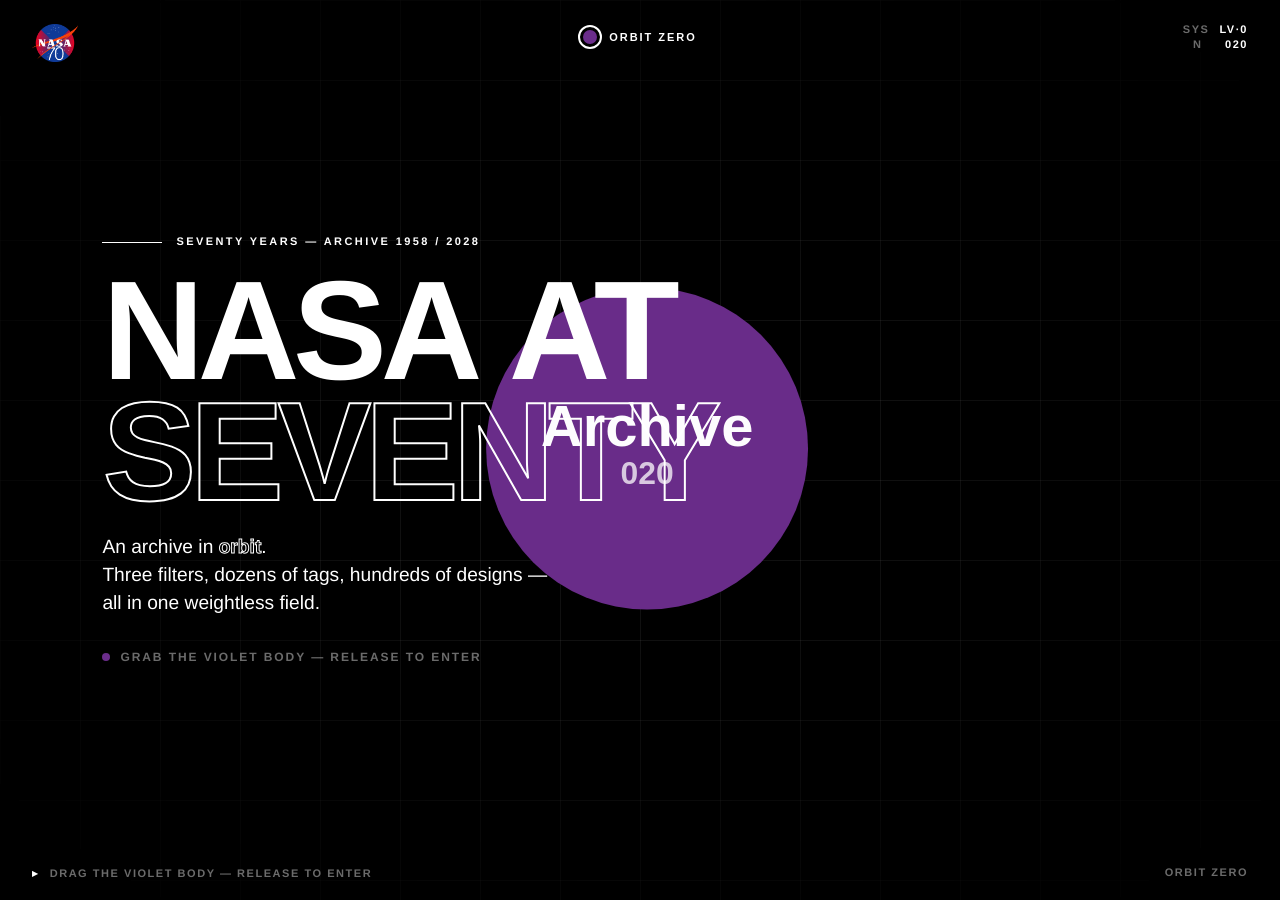
==== NASA_70/files/index.html @ 5f2cb119 "20.05" ====
<!DOCTYPE html>
<html lang="it">
<head>
  <meta charset="UTF-8" />
  <meta name="viewport" content="width=device-width, initial-scale=1.0, maximum-scale=1.0, user-scalable=no" />
  <meta name="theme-color" content="#000000" />
  <title>NASA at 70 — Gravitas</title>
  <link rel="stylesheet" href="style.css" />
</head>
<body>

  <!-- ─── Background atmosphere ───────────────────────────── -->
  <div class="bg-grid" aria-hidden="true"></div>
  <div class="bg-grain" aria-hidden="true"></div>

  <!-- ─── Physics canvas ──────────────────────────────────── -->
  <canvas id="stage" aria-label="Interactive archive map"></canvas>

  <!-- ─── HUD: top bar ────────────────────────────────────── -->
  <header class="hud-top">
    <div class="hud-mark">
      <img src="logo/logo.png" alt="Gravitas" class="hud-logo" />
    </div>

    <!-- Breadcrumb trail of mini-spheres -->
    <nav id="trail" class="hud-trail" aria-label="Navigation trail"></nav>

    <div class="hud-meta">
      <span class="meta-row"><span class="meta-k">SYS</span><span class="meta-v" id="metaLevel">— · —</span></span>
      <span class="meta-row"><span class="meta-k">N</span><span class="meta-v" id="metaCount">000</span></span>
    </div>
  </header>

  <!-- ─── HUD: bottom legend ──────────────────────────────── -->
  <footer class="hud-bot">
    <span class="hud-hint" id="hudHint">drag · collide · click to descend</span>
    <span class="hud-coord" id="hudCoord">archive / orbit zero</span>
  </footer>

  <!-- ─── Intro overlay (only at level 0) ─────────────────── -->
  <div id="intro" class="intro">
    <div class="intro-stack">
      <div class="intro-eyebrow">
        <span class="line"></span>
        <span class="txt">SEVENTY YEARS — ARCHIVE 1958 / 2028</span>
      </div>
      <h1 class="intro-title">
        <span class="word" data-d="0">NASA</span>
        <span class="word" data-d="1">AT&nbsp;</span><span class="word stroked" data-d="2">SEVENTY</span>
      </h1>
      <p class="intro-lead">
        An archive in <em>orbit</em>. <br />
        Three filters, dozens of tags, hundreds of designs —<br />
        all in one weightless field.
      </p>
      <p class="intro-cue" id="introCue">
        <span class="cue-dot"></span> grab the violet body — release to enter
      </p>
    </div>
  </div>

  <!-- ─── Project info panel (slides in at level 3) ───────── -->
  <aside id="panel" class="panel" aria-hidden="true">
    <button class="panel-close" id="panelClose" aria-label="Close">
      <svg viewBox="0 0 24 24" width="22" height="22"><line x1="4" y1="4" x2="20" y2="20" stroke="currentColor" stroke-width="2.5"/><line x1="20" y1="4" x2="4" y2="20" stroke="currentColor" stroke-width="2.5"/></svg>
    </button>
    <div class="panel-scroll">
      <div class="panel-tag" id="panelTag">—</div>
      <h2 class="panel-title" id="panelTitle">—</h2>
      <p class="panel-author" id="panelAuthor">—</p>
      <div class="panel-figure" id="panelFigure"></div>
      <p class="panel-desc" id="panelDesc">—</p>
      <a class="panel-cta" id="panelCta" href="#" target="_blank" rel="noopener">
        <span>visit project</span>
        <svg viewBox="0 0 32 12" width="40" height="14"><line x1="0" y1="6" x2="26" y2="6" stroke="currentColor" stroke-width="2"/><polyline points="20,1 27,6 20,11" stroke="currentColor" stroke-width="2" fill="none"/></svg>
      </a>
    </div>
  </aside>

  <!-- ─── Loading overlay ─────────────────────────────────── -->
  <div id="loader" class="loader">
    <div class="loader-ring"></div>
    <span class="loader-txt">tracking signal…</span>
  </div>

  <script src="script.js"></script>
</body>
</html>
---- NASA_70/files/style.css ----
/* ════════════════════════════════════════════════════════════
   NASA AT 70 · GRAVITAS — style.css
   Palette: Cosmos #009FE3 · Knowledge #FFED00 · Craft #E30613
            Others #C6C6C6 · Genesis (purple) #6B2D8B
            Ground #000 · Trace #FFFFFF
   Type: Helvetica Bold (700) + Helvetica Light (300)
   ════════════════════════════════════════════════════════════ */

:root {
  --c-cosmos:    #009FE3;
  --c-knowledge: #FFED00;
  --c-craft:     #E30613;
  --c-others:    #C6C6C6;
  --c-genesis:   #6B2D8B;
  --c-ground:    #000000;
  --c-trace:     #ffffff;
  --c-trace-dim: rgba(255,255,255,0.42);
  --c-trace-fog: rgba(255,255,255,0.14);
  --c-trace-mist:rgba(255,255,255,0.06);

  --t-fast: 220ms cubic-bezier(.2,.7,.2,1);
  --t-med:  420ms cubic-bezier(.2,.7,.2,1);
  --t-slow: 780ms cubic-bezier(.2,.7,.2,1);
}

*, *::before, *::after { box-sizing: border-box; margin: 0; padding: 0; }

html, body {
  width: 100%;
  height: 100%;
  overflow: hidden;
  background: var(--c-ground);
  color: var(--c-trace);
  font-family: "Helvetica Neue", Helvetica, Arial, sans-serif;
  font-weight: 300;
  -webkit-font-smoothing: antialiased;
  -moz-osx-font-smoothing: grayscale;
  text-rendering: geometricPrecision;
  user-select: none;
  -webkit-tap-highlight-color: transparent;
}

body { cursor: default; }
body.dragging { cursor: grabbing; }
body.dragging * { cursor: grabbing !important; }

/* ── Atmosphere layers ────────────────────────────────────── */
.bg-grid {
  position: fixed; inset: 0;
  background-image:
    linear-gradient(to right, var(--c-trace-mist) 1px, transparent 1px),
    linear-gradient(to bottom, var(--c-trace-mist) 1px, transparent 1px);
  background-size: 80px 80px;
  pointer-events: none;
  z-index: 1;
  mask-image: radial-gradient(ellipse at center, #000 30%, transparent 90%);
  -webkit-mask-image: radial-gradient(ellipse at center, #000 30%, transparent 90%);
}

.bg-grain {
  position: fixed; inset: 0;
  pointer-events: none;
  opacity: 0.06;
  z-index: 2;
  background-image: url("data:image/svg+xml,%3Csvg viewBox='0 0 200 200' xmlns='http://www.w3.org/2000/svg'%3E%3Cfilter id='n'%3E%3CfeTurbulence type='fractalNoise' baseFrequency='0.9' numOctaves='2' stitchTiles='stitch'/%3E%3CfeColorMatrix values='0 0 0 0 1 0 0 0 0 1 0 0 0 0 1 0 0 0 0.6 0'/%3E%3C/filter%3E%3Crect width='200' height='200' filter='url(%23n)'/%3E%3C/svg%3E");
  background-size: 200px 200px;
  mix-blend-mode: overlay;
}

/* ── Canvas ──────────────────────────────────────────────── */
#stage {
  position: fixed; inset: 0;
  z-index: 5;
  display: block;
  cursor: grab;
  touch-action: none;
}

/* ── HUD — top bar ───────────────────────────────────────── */
.hud-top {
  position: fixed;
  top: 0; left: 0; right: 0;
  z-index: 20;
  display: grid;
  grid-template-columns: 1fr auto 1fr;
  align-items: start;
  padding: 24px 32px;
  pointer-events: none;
  gap: 24px;
}

.hud-top > * { pointer-events: auto; }

.hud-mark {
  display: flex;
  align-items: center;
  gap: 10px;
  font-weight: 700;
  font-size: 13px;
  letter-spacing: 0.16em;
  color: var(--c-trace);
}

.mark-dot {
  width: 10px; height: 10px;
  border-radius: 50%;
  background: var(--c-trace);
  display: inline-block;
  animation: pulseDot 2.4s ease-in-out infinite;
}

@keyframes pulseDot {
  0%, 100% { opacity: 1; transform: scale(1); }
  50%      { opacity: 0.35; transform: scale(0.7); }
}

.mark-thin { font-weight: 300; opacity: 0.55; }

.hud-logo {
  height: 38px;
  width: auto;
  display: block;
}

.hud-trail {
  display: flex;
  align-items: center;
  justify-content: center;
  gap: 14px;
  min-height: 24px;
  padding-top: 2px;
}

.trail-node {
  display: inline-flex;
  align-items: center;
  gap: 12px;
  background: none;
  border: none;
  cursor: pointer;
  color: var(--c-trace);
  font-family: inherit;
  padding: 0;
  opacity: 0;
  transform: translateY(-4px);
  animation: trailIn 380ms cubic-bezier(.2,.7,.2,1) forwards;
}

@keyframes trailIn {
  to { opacity: 1; transform: translateY(0); }
}

.trail-sphere {
  width: 14px; height: 14px;
  border-radius: 50%;
  background: var(--c-trace);
  transition: transform var(--t-fast);
}

.trail-node.is-current .trail-sphere {
  outline: 2px solid var(--c-trace);
  outline-offset: 3px;
}

.trail-node:hover .trail-sphere { transform: scale(1.25); }

.trail-label {
  font-weight: 700;
  font-size: 11px;
  letter-spacing: 0.18em;
  text-transform: uppercase;
}

.trail-arrow {
  width: 18px;
  height: 1px;
  background: var(--c-trace-dim);
  display: inline-block;
}

.hud-meta {
  display: flex;
  flex-direction: column;
  align-items: flex-end;
  gap: 3px;
  font-size: 11px;
  letter-spacing: 0.14em;
  font-variant-numeric: tabular-nums;
}

.meta-row {
  display: flex;
  gap: 10px;
}

.meta-k {
  font-weight: 700;
  color: var(--c-trace-dim);
  min-width: 22px;
}

.meta-v {
  font-weight: 700;
  color: var(--c-trace);
}

/* ── HUD — bottom strip ──────────────────────────────────── */
.hud-bot {
  position: fixed;
  left: 0; right: 0; bottom: 0;
  z-index: 20;
  display: flex;
  justify-content: space-between;
  padding: 20px 32px;
  font-size: 11px;
  letter-spacing: 0.14em;
  color: var(--c-trace-dim);
  font-weight: 700;
  pointer-events: none;
  text-transform: uppercase;
}

.hud-hint::before {
  content: "▸ ";
  margin-right: 6px;
  color: var(--c-trace);
}

/* ── Intro overlay (only level 0) ────────────────────────── */
.intro {
  position: fixed;
  inset: 0;
  z-index: 15;
  pointer-events: none;
  display: flex;
  align-items: center;
  padding: 0 8vw;
  transition: opacity var(--t-slow);
}

.intro.is-gone {
  opacity: 0;
}

.intro-stack {
  max-width: 720px;
  display: flex;
  flex-direction: column;
  gap: 22px;
}

.intro-eyebrow {
  display: flex;
  align-items: center;
  gap: 14px;
  font-size: 11px;
  letter-spacing: 0.22em;
  font-weight: 700;
  color: var(--c-trace);
  text-transform: uppercase;
  opacity: 0;
  animation: fadeUp 700ms cubic-bezier(.2,.7,.2,1) 0.2s forwards;
}

.intro-eyebrow .line {
  width: 60px;
  height: 1px;
  background: var(--c-trace);
}

.intro-title {
  font-weight: 700;
  font-size: clamp(56px, 11vw, 168px);
  line-height: 0.86;
  letter-spacing: -0.045em;
  color: var(--c-trace);
}

.intro-title .word {
  display: inline-block;
  opacity: 0;
  transform: translateY(28px);
  animation: fadeUp 800ms cubic-bezier(.2,.7,.2,1) forwards;
}

.intro-title .word[data-d="0"] { animation-delay: 0.32s; }
.intro-title .word[data-d="1"] { animation-delay: 0.46s; }
.intro-title .word[data-d="2"] { animation-delay: 0.58s; }

.intro-title .stroked {
  -webkit-text-stroke: 2px var(--c-trace);
  color: transparent;
}

.intro-lead {
  font-weight: 300;
  font-size: clamp(15px, 1.5vw, 22px);
  line-height: 1.45;
  color: var(--c-trace);
  max-width: 480px;
  opacity: 0;
  animation: fadeUp 700ms cubic-bezier(.2,.7,.2,1) 0.85s forwards;
}

.intro-lead em {
  font-style: normal;
  -webkit-text-stroke: 1px var(--c-trace);
  color: transparent;
  font-weight: 700;
}

.intro-cue {
  display: flex;
  align-items: center;
  gap: 10px;
  font-size: 12px;
  font-weight: 700;
  letter-spacing: 0.16em;
  text-transform: uppercase;
  color: var(--c-trace-dim);
  margin-top: 10px;
  opacity: 0;
  animation: fadeUp 700ms cubic-bezier(.2,.7,.2,1) 1.15s forwards;
}

.cue-dot {
  width: 8px; height: 8px;
  border-radius: 50%;
  background: var(--c-genesis);
  animation: cuePulse 1.4s ease-in-out infinite;
}

@keyframes cuePulse {
  0%, 100% { transform: scale(1); box-shadow: 0 0 0 0 rgba(107,45,139,0.7); }
  50%      { transform: scale(1.2); box-shadow: 0 0 0 10px rgba(107,45,139,0); }
}

@keyframes fadeUp {
  to { opacity: 1; transform: translateY(0); }
}

/* ── Project info panel ──────────────────────────────────── */
.panel {
  position: fixed;
  top: 0; right: 0;
  height: 100vh;
  width: min(440px, 92vw);
  background: var(--c-ground);
  z-index: 30;
  border-left: 1px solid var(--c-trace-fog);
  transform: translateX(100%);
  transition: transform var(--t-med);
  display: flex;
  flex-direction: column;
}

.panel.is-open {
  transform: translateX(0);
}

.panel-close {
  position: absolute;
  top: 18px; right: 18px;
  background: none;
  border: 1px solid var(--c-trace-fog);
  border-radius: 50%;
  width: 40px; height: 40px;
  display: flex;
  align-items: center;
  justify-content: center;
  color: var(--c-trace);
  cursor: pointer;
  z-index: 2;
  transition: background var(--t-fast), border-color var(--t-fast);
}

.panel-close:hover {
  background: var(--c-trace);
  color: var(--c-ground);
}

.panel-scroll {
  flex: 1;
  overflow-y: auto;
  padding: 84px 36px 48px;
  display: flex;
  flex-direction: column;
  gap: 18px;
}

.panel-scroll::-webkit-scrollbar { width: 0; }

.panel-tag {
  font-size: 11px;
  font-weight: 700;
  letter-spacing: 0.2em;
  text-transform: uppercase;
  color: var(--c-trace-dim);
}

.panel-title {
  font-weight: 700;
  font-size: clamp(26px, 3.4vw, 38px);
  line-height: 1.04;
  letter-spacing: -0.025em;
  color: var(--c-trace);
}

.panel-author {
  font-weight: 300;
  font-size: 14px;
  color: var(--c-trace-dim);
  letter-spacing: 0.01em;
}

.panel-figure {
  width: 100%;
  aspect-ratio: 4 / 3;
  background: var(--c-trace-mist);
  overflow: hidden;
  position: relative;
  border: 1px solid var(--c-trace-fog);
  margin-top: 4px;
}

.panel-figure img {
  width: 100%; height: 100%;
  object-fit: cover;
  display: block;
}

.panel-figure-empty {
  position: absolute;
  inset: 0;
  display: flex;
  align-items: center;
  justify-content: center;
  font-weight: 300;
  font-size: 11px;
  letter-spacing: 0.18em;
  color: var(--c-trace-dim);
  text-transform: uppercase;
}

.panel-desc {
  font-weight: 300;
  font-size: 14.5px;
  line-height: 1.55;
  color: var(--c-trace);
  opacity: 0.86;
  margin-top: 8px;
}

.panel-cta {
  display: flex;
  align-items: center;
  justify-content: space-between;
  padding: 18px 22px;
  background: var(--c-trace);
  color: var(--c-ground);
  text-decoration: none;
  font-weight: 700;
  font-size: 13px;
  letter-spacing: 0.16em;
  text-transform: uppercase;
  margin-top: 8px;
  transition: background var(--t-fast), color var(--t-fast), transform var(--t-fast);
}

.panel-cta:hover {
  background: var(--c-genesis);
  color: var(--c-trace);
  transform: translateY(-2px);
}

.panel-cta svg { transition: transform var(--t-fast); }
.panel-cta:hover svg { transform: translateX(6px); }

/* ── Loader ──────────────────────────────────────────────── */
.loader {
  position: fixed;
  inset: 0;
  background: var(--c-ground);
  z-index: 100;
  display: flex;
  flex-direction: column;
  align-items: center;
  justify-content: center;
  gap: 24px;
  transition: opacity 600ms ease, visibility 600ms ease;
}

.loader.is-gone {
  opacity: 0;
  visibility: hidden;
}

.loader-ring {
  width: 56px;
  height: 56px;
  border-radius: 50%;
  border: 2px solid var(--c-trace-fog);
  border-top-color: var(--c-trace);
  animation: spin 1.2s linear infinite;
}

@keyframes spin { to { transform: rotate(360deg); } }

.loader-txt {
  font-weight: 700;
  font-size: 11px;
  letter-spacing: 0.22em;
  text-transform: uppercase;
  color: var(--c-trace-dim);
}

/* ── Small screens ───────────────────────────────────────── */
@media (max-width: 700px) {
  .hud-top {
    grid-template-columns: 1fr 1fr;
    grid-template-rows: auto auto;
    padding: 16px 20px;
  }
  .hud-trail {
    grid-column: 1 / -1;
    justify-content: flex-start;
    flex-wrap: wrap;
    gap: 8px;
  }
  .hud-bot { padding: 14px 20px; font-size: 9.5px; }
  .hud-coord { display: none; }
  .intro { padding: 0 7vw; }
  .panel-scroll { padding: 84px 24px 32px; }
}
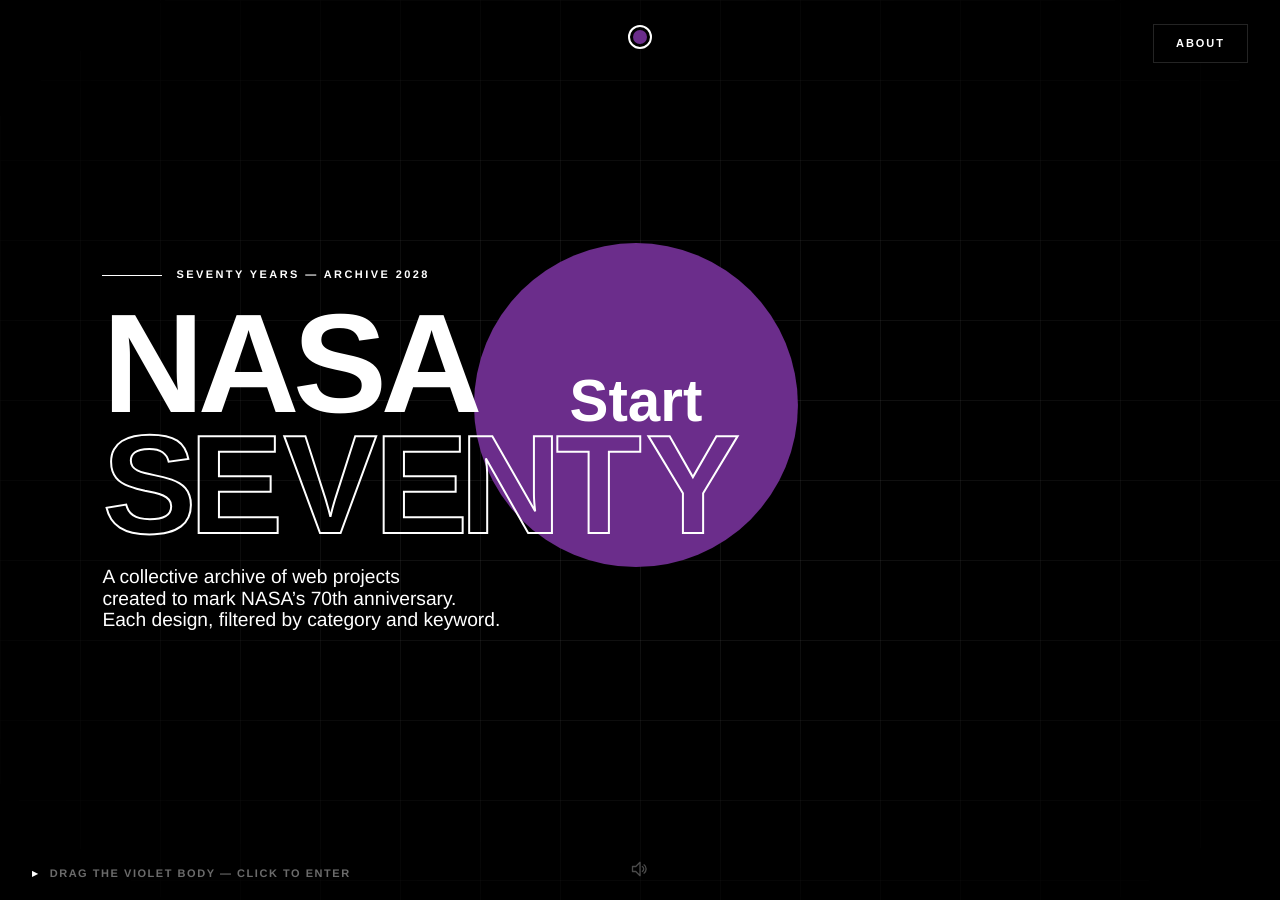
==== commit 1fb14943: "NASA SEVENTY" ====
--- a/NASA_70/files/index.html
+++ b/NASA_70/files/index.html
@@ -18,43 +18,61 @@
 
   <!-- ─── HUD: top bar ────────────────────────────────────── -->
   <header class="hud-top">
-    <div class="hud-mark">
-      <img src="logo/logo.png" alt="Gravitas" class="hud-logo" />
-    </div>
-
+    <div id="logo-mark" class="logo-mark" aria-hidden="true">
+      <span class="word">NASA</span>
+      <span class="word stroked"><span class="sv sv-1">S</span><span class="sv sv-2">E</span><span class="sv sv-3">V</span><span class="sv sv-4">E</span><span class="sv sv-5">N</span><span class="sv sv-6">T</span><span class="sv sv-7">Y</span></span>
+    </div>
     <!-- Breadcrumb trail of mini-spheres -->
     <nav id="trail" class="hud-trail" aria-label="Navigation trail"></nav>
 
-    <div class="hud-meta">
-      <span class="meta-row"><span class="meta-k">SYS</span><span class="meta-v" id="metaLevel">— · —</span></span>
-      <span class="meta-row"><span class="meta-k">N</span><span class="meta-v" id="metaCount">000</span></span>
-    </div>
   </header>
+
+  <!-- ─── Mode selector (appears after Start, under the logo) ── -->
+  <div id="modePanel" class="mode-panel" aria-hidden="true">
+    <div class="mode-title">Mode</div>
+    <div class="mode-list" role="radiogroup" aria-label="Display mode">
+      <button class="mode-btn is-active" data-mode="physical" role="radio" aria-checked="true">physical</button>
+      <button class="mode-btn" data-mode="educated" role="radio" aria-checked="false">educated</button>
+      <button class="mode-btn" data-mode="game" role="radio" aria-checked="false">game</button>
+    </div>
+  </div>
+
+  <!-- ─── About button (landing page only) ────────────────── -->
+  <button id="aboutBtn" class="about-btn" aria-haspopup="dialog" aria-controls="about">
+    <span>About</span>
+  </button>
 
   <!-- ─── HUD: bottom legend ──────────────────────────────── -->
   <footer class="hud-bot">
     <span class="hud-hint" id="hudHint">drag · collide · click to descend</span>
-    <span class="hud-coord" id="hudCoord">archive / orbit zero</span>
+    <span class="hud-coord" id="hudCoord"></span>
   </footer>
+
+  <!-- ─── Sound toggle (mute all audio: collisions + game music/voice) ─── -->
+  <button id="soundToggle" class="sound-toggle" aria-label="Toggle sound" aria-pressed="true">
+    <svg viewBox="0 0 24 24" width="20" height="20" aria-hidden="true">
+      <polygon class="spk" points="3,9 7,9 12,4 12,20 7,15 3,15" fill="none" stroke="currentColor" stroke-width="1.6" stroke-linejoin="round"/>
+      <path class="wave" d="M14.8 9 a3.6 3.6 0 0 1 0 6" fill="none" stroke="currentColor" stroke-width="1.6" stroke-linecap="round"/>
+      <path class="wave" d="M16.8 7 a6.2 6.2 0 0 1 0 10" fill="none" stroke="currentColor" stroke-width="1.6" stroke-linecap="round"/>
+      <line class="slash" x1="14.5" y1="8" x2="20.5" y2="16" stroke="currentColor" stroke-width="1.6" stroke-linecap="round"/>
+    </svg>
+  </button>
 
   <!-- ─── Intro overlay (only at level 0) ─────────────────── -->
   <div id="intro" class="intro">
     <div class="intro-stack">
       <div class="intro-eyebrow">
         <span class="line"></span>
-        <span class="txt">SEVENTY YEARS — ARCHIVE 1958 / 2028</span>
+        <span class="txt">SEVENTY YEARS — ARCHIVE 2028</span>
       </div>
       <h1 class="intro-title">
         <span class="word" data-d="0">NASA</span>
-        <span class="word" data-d="1">AT&nbsp;</span><span class="word stroked" data-d="2">SEVENTY</span>
+        <span class="word stroked" data-d="1"><span class="sv sv-1">S</span><span class="sv sv-2">E</span><span class="sv sv-3">V</span><span class="sv sv-4">E</span><span class="sv sv-5">N</span><span class="sv sv-6">T</span><span class="sv sv-7">Y</span></span>
       </h1>
       <p class="intro-lead">
-        An archive in <em>orbit</em>. <br />
-        Three filters, dozens of tags, hundreds of designs —<br />
-        all in one weightless field.
-      </p>
-      <p class="intro-cue" id="introCue">
-        <span class="cue-dot"></span> grab the violet body — release to enter
+        A collective archive of web projects<br />
+        created to mark NASA’s 70th anniversary.<br />
+        Each design, filtered by category and keyword.
       </p>
     </div>
   </div>
@@ -77,6 +95,134 @@
     </div>
   </aside>
 
+  <!-- ─── Settings panel (slides in from the left) ────────── -->
+  <aside id="settings" class="settings" aria-hidden="true">
+    <div class="settings-panel">
+      <div class="set-slider" data-key="gravity">
+        <div class="set-label">Center gravity</div>
+        <div class="set-track"><span class="set-line"></span><span class="set-handle"></span></div>
+      </div>
+
+      <div class="set-slider" data-key="bounce">
+        <div class="set-label">Bounce amount</div>
+        <div class="set-track"><span class="set-line"></span><span class="set-handle"></span></div>
+      </div>
+
+      <div class="set-slider" data-key="wander">
+        <div class="set-label">Autonomous movement</div>
+        <div class="set-track"><span class="set-line"></span><span class="set-handle"></span></div>
+      </div>
+
+      <div class="set-slider" data-key="decel">
+        <div class="set-label">Deceleration</div>
+        <div class="set-track"><span class="set-line"></span><span class="set-handle"></span></div>
+      </div>
+
+      <button class="settings-reset" id="settingsReset">Reset</button>
+    </div>
+    <button id="settingsTab" class="settings-tab" aria-label="Toggle settings" aria-expanded="false">
+      <span>Settings</span>
+    </button>
+  </aside>
+
+  <!-- ─── Dev tool: multiply projects (slides in from the left) ─ -->
+  <aside id="multiply" class="settings multiply" aria-hidden="true">
+    <div class="settings-panel">
+      <div class="set-label">Multiply projects</div>
+      <div class="multiply-row">
+        <input id="multiplyInput" class="multiply-input" type="number" min="0" inputmode="numeric" value="1" aria-label="Project multiplier" />
+        <button id="multiplyOk" class="multiply-ok">OK</button>
+      </div>
+    </div>
+    <button id="multiplyTab" class="settings-tab" aria-label="Toggle multiply" aria-expanded="false">
+      <span>Sv.</span>
+    </button>
+  </aside>
+
+  <!-- ─── Game mode overlay (instructions + game over) ────── -->
+  <div id="game" class="game" aria-hidden="true">
+    <div class="game-card" id="gameIntro">
+      <h2 class="game-title">Dodge projects</h2>
+      <p class="game-lead">Move your cursor to steer the white dot and avoid the incoming
+         circles. Each circle that comes off the screen is worth one point. It becomes increasingly frenetic and variable.</p>
+      <div class="game-controls" id="gameControls" role="radiogroup" aria-label="Control method">
+        <button class="game-btn ctrl-btn" id="ctrlMouse"  data-control="mouse"  role="radio" aria-checked="false">Mouse</button>
+        <button class="game-btn ctrl-btn" id="ctrlFinger" data-control="finger" role="radio" aria-checked="false">Finger</button>
+        <button class="game-btn ctrl-btn" id="ctrlNose"   data-control="nose"   role="radio" aria-checked="false">Nose</button>
+      </div>
+      <button class="game-btn" id="gamePlay">Play</button>
+    </div>
+    <div class="game-card" id="gameOver" hidden>
+      <h2 class="game-title">You landed on a project</h2>
+      <p class="game-score">score: <span id="gameScore">0</span></p>
+      <div class="game-actions">
+        <button class="game-btn" id="gameSee">See project</button>
+        <button class="game-btn" id="gameRetry">Retry</button>
+      </div>
+    </div>
+  </div>
+
+  <!-- Live score while playing — discreet, centered at the top -->
+  <div id="gameHud" class="game-hud" aria-hidden="true">
+    <span class="game-hud-inner">
+      <span class="game-hud-label">Score</span>
+      <span id="gameScoreLive" class="game-hud-value">0</span>
+    </span>
+  </div>
+
+  <!-- Launch countdown overlay — big 3·2·1 synced to Sound/321.mp3 (pointer
+       passes through so the ball keeps following the cursor underneath). -->
+  <div id="gameCountdown" class="game-countdown" aria-hidden="true">
+    <span class="game-count-num"></span>
+  </div>
+
+  <!-- ─── About section (scroll-driven gravity scene) ─────── -->
+  <section id="about" class="about" aria-hidden="true" role="dialog" aria-label="About — NASA Seventy">
+    <!-- Physics layer: purple spheres fall + collide. Sits BEHIND the text,
+         which always stays crisp (spheres never overlap a block — they collide). -->
+    <canvas id="aboutStage" class="about-stage" aria-hidden="true"></canvas>
+
+    <button id="aboutClose" class="about-close" aria-label="Close about">
+      <svg viewBox="0 0 24 24" width="22" height="22"><line x1="4" y1="4" x2="20" y2="20" stroke="currentColor" stroke-width="2.5"/><line x1="20" y1="4" x2="4" y2="20" stroke="currentColor" stroke-width="2.5"/></svg>
+    </button>
+
+    <!-- Dedicated vertical scroller (the body stays overflow:hidden, untouched) -->
+    <div class="about-scroll" id="aboutScroll">
+
+      <!-- HERO: rigid white line, static spheres above it, title below -->
+      <header class="about-hero">
+        <span class="about-line" id="aboutLine" aria-hidden="true"></span>
+        <h2 class="about-hero-title" data-about-block>Dear&nbsp;Humans,<br/>Dear&nbsp;NASA&nbsp;Fans</h2>
+        <span class="about-hero-cue">scroll — release gravity</span>
+      </header>
+
+      <!-- TEXT STREAM: every [data-about-block] is registered as a static body -->
+      <div class="about-stream">
+        <article class="about-block about-block--l" data-about-block>
+          <span class="about-block-idx">01</span>
+          <p>NASA 70 is an interactive digital archive that gathers and visually presents the web projects created to mark NASA’s seventieth anniversary.</p>
+        </article>
+
+        <article class="about-block about-block--c" data-about-block>
+          <span class="about-block-idx">02</span>
+          <p>The archive is explored through a physical metaphor: navigation filters such as categories, tags and individual projects exist as celestial bodies in a gravitational field, draggable and animated by a continuous physics.</p>
+        </article>
+
+        <article class="about-block about-block--r" data-about-block>
+          <span class="about-block-idx">03</span>
+          <p>The projects are organized into three macro-categories: Cosmos, Knowledge and Craft. Descending through the levels spawns new bodies from the position of the previous one, like an orbital trajectory.</p>
+        </article>
+
+        <article class="about-block about-block--l" data-about-block>
+          <span class="about-block-idx">04</span>
+          <p>It speaks to designers, students and enthusiasts who want to inhabit the archive: to drag, to throw, to collide, and only at the very end, to settle on a single project. Or would you like to send us your project?</p>
+        </article>
+      </div>
+
+      <footer class="about-foot">NASA SEVENTY — ARCHIVE 2028</footer>
+    </div>
+  </section>
+
   <!-- ─── Loading overlay ─────────────────────────────────── -->
   <div id="loader" class="loader">
     <div class="loader-ring"></div>
--- a/NASA_70/files/style.css
+++ b/NASA_70/files/style.css
@@ -91,6 +91,42 @@
 
 .hud-top > * { pointer-events: auto; }
 
+/* Logo mark = a faithful, scaled-down replica of .intro-title.
+   Same line-height, letter-spacing and per-letter margins, with the
+   text-stroke set proportionally (title is 2px @168px → ~0.5px @40px). */
+.logo-mark {
+  grid-column: 1;
+  display: flex;
+  flex-direction: column;
+  line-height: 0.86;
+  font-size: 40px;
+  font-weight: 700;
+  letter-spacing: -0.045em;
+  color: var(--c-trace);
+  opacity: 0;
+  pointer-events: none;
+  user-select: none;
+  transition: opacity 200ms;
+}
+.logo-mark.is-visible { opacity: 1; pointer-events: auto; cursor: pointer; }
+
+.logo-mark .word { display: inline-block; }
+
+.logo-mark .stroked {
+  -webkit-text-stroke: 0.5px var(--c-trace);
+  color: transparent;
+  letter-spacing: 0;
+  white-space: nowrap;
+}
+.logo-mark .stroked .sv { display: inline-block; }
+.logo-mark .stroked .sv-1 { margin-right: -0.05em; }
+.logo-mark .stroked .sv-2 { margin-right: 0em; }
+.logo-mark .stroked .sv-3 { margin-right: -0.02em; }
+.logo-mark .stroked .sv-4 { margin-right: -0.06em; }
+.logo-mark .stroked .sv-5 { margin-right: -0.04em; }
+.logo-mark .stroked .sv-6 { margin-right: 0.03em; }
+.logo-mark .stroked .sv-7 { margin-right: 0; }
+
 .hud-mark {
   display: flex;
   align-items: center;
@@ -123,6 +159,7 @@
 }
 
 .hud-trail {
+  grid-column: 2;
   display: flex;
   align-items: center;
   justify-content: center;
@@ -142,12 +179,34 @@
   font-family: inherit;
   padding: 0;
   opacity: 0;
-  transform: translateY(-4px);
-  animation: trailIn 380ms cubic-bezier(.2,.7,.2,1) forwards;
+  transform: translateY(-14px) scale(0.94);
+  animation: trailIn 420ms cubic-bezier(.22,1,.36,1) forwards;
 }
 
 @keyframes trailIn {
-  to { opacity: 1; transform: translateY(0); }
+  to { opacity: 1; transform: translateY(0) scale(1); }
+}
+
+.trail-node.is-settled {
+  opacity: 1;
+  transform: translateY(0) scale(1);
+  animation: none;
+}
+
+@keyframes letterIn {
+  from { opacity: 0; transform: translateY(5px); }
+  to   { opacity: 1; transform: translateY(0); }
+}
+
+.trail-ltr {
+  display: inline-block;
+  opacity: 0;
+  animation: letterIn 90ms cubic-bezier(.22,1,.36,1) forwards;
+}
+
+@keyframes arrowGrow {
+  from { width: 0; opacity: 0; }
+  to   { width: 18px; opacity: 1; }
 }
 
 .trail-sphere {
@@ -172,10 +231,18 @@
 }
 
 .trail-arrow {
-  width: 18px;
+  width: 0;
   height: 1px;
   background: var(--c-trace-dim);
   display: inline-block;
+  opacity: 0;
+  animation: arrowGrow 300ms cubic-bezier(.22,1,.36,1) forwards;
+}
+
+.trail-arrow.is-settled {
+  width: 18px;
+  opacity: 1;
+  animation: none;
 }
 
 .hud-meta {
@@ -225,6 +292,123 @@
   margin-right: 6px;
   color: var(--c-trace);
 }
+
+/* ── Sound toggle (collision audio mute) — minimal HUD control ── */
+.sound-toggle {
+  position: fixed;
+  left: 50%;
+  bottom: 14px;
+  transform: translateX(-50%);
+  z-index: 21;
+  display: inline-flex;
+  align-items: center;
+  justify-content: center;
+  width: 34px;
+  height: 34px;
+  padding: 0;
+  background: none;
+  border: none;
+  color: var(--c-trace-dim);
+  cursor: pointer;
+  pointer-events: auto;
+  opacity: 0.7;
+  -webkit-tap-highlight-color: transparent;
+  transition: opacity var(--t-fast), color var(--t-fast);
+}
+.sound-toggle:hover { color: var(--c-trace); opacity: 1; }
+.sound-toggle .slash { display: none; }
+.sound-toggle.is-muted { opacity: 0.45; }
+.sound-toggle.is-muted .wave  { display: none; }
+.sound-toggle.is-muted .slash { display: block; }
+
+/* ── Mode selector ───────────────────────────────────────────
+   A discreet thin-bordered panel, just under the logo. Hidden on the
+   landing screen; revealed (.is-ready) once the user clicks "Start". */
+.mode-panel {
+  position: fixed;
+  top: 116px;
+  left: 32px;
+  z-index: 20;
+  display: flex;
+  flex-direction: column;
+  gap: 11px;
+  padding: 14px 16px;
+  background: var(--c-ground);
+  border: 1px solid var(--c-trace-fog);
+  opacity: 0;
+  pointer-events: none;
+  transform: translateX(-8px);
+  /* Fast base transition: governs the HIDE (going back home via the logo), so the
+     panel disappears quickly. The reveal is handled by a keyframe animation below. */
+  transition: opacity 150ms, transform 150ms;
+}
+.mode-panel.is-ready {
+  opacity: 1;
+  pointer-events: auto;
+  transform: translateX(0);
+  /* REVEAL after Start: driven by a keyframe animation, not a transition. A plain
+     transition can be skipped (the box "pops in") if the browser hasn't painted the
+     opacity:0 state before .is-ready is added in the same tick — an animation always
+     plays 0→1. Slow + soft ease-out; delayed 420ms so it follows the dev tabs.
+     fill-mode 'both' keeps it invisible during the delay and pinned at 1 after. */
+  animation: modePanelIn 760ms cubic-bezier(0.22, 0.61, 0.36, 1) 420ms both;
+}
+
+@keyframes modePanelIn {
+  from { opacity: 0; transform: translateX(-8px); }
+  to   { opacity: 1; transform: translateX(0); }
+}
+
+.mode-title {
+  font-weight: 700;
+  font-size: 10px;
+  letter-spacing: 0.16em;
+  text-transform: uppercase;
+  color: var(--c-trace-dim);
+}
+
+.mode-list {
+  display: flex;
+  flex-direction: column;
+  gap: 7px;
+}
+
+.mode-btn {
+  position: relative;
+  align-self: flex-start;
+  padding: 0 0 0 14px;
+  background: none;
+  border: none;
+  font-family: inherit;
+  font-weight: 700;
+  font-size: 11px;
+  letter-spacing: 0.18em;
+  text-transform: uppercase;
+  text-align: left;
+  color: var(--c-trace-dim);
+  cursor: pointer;
+  transition: color var(--t-fast);
+}
+.mode-btn::before {
+  content: "";
+  position: absolute;
+  left: 0;
+  top: 50%;
+  width: 6px;
+  height: 6px;
+  transform: translateY(-50%);
+  background: currentColor;
+  opacity: 0;
+  transition: opacity var(--t-fast);
+}
+.mode-btn:hover { color: var(--c-trace); }
+.mode-btn.is-active { color: var(--c-trace); }
+.mode-btn.is-active::before { opacity: 1; }
+/* Toglie il riquadro di focus di default del browser (visibile su Chrome quando si
+   naviga i progetti con le frecce): la modalità selezionata resta comunque indicata
+   dal colore acceso e dal quadratino ::before, quindi non si perde alcun riscontro. */
+.mode-btn:focus,
+.mode-btn:focus-visible { outline: none; }
 
 /* ── Intro overlay (only level 0) ────────────────────────── */
 .intro {
@@ -290,12 +474,24 @@
 .intro-title .stroked {
   -webkit-text-stroke: 2px var(--c-trace);
   color: transparent;
-}
+  letter-spacing: 0;
+  white-space: nowrap;
+}
+
+.intro-title .stroked .sv { display: inline-block; }
+/* spazio dopo ogni lettera — modifica margin-right per spaziatura individuale */
+.intro-title .stroked .sv-1 { margin-right: -0.05em; }
+.intro-title .stroked .sv-2 { margin-right: 0em; }
+.intro-title .stroked .sv-3 { margin-right: -0.02em; }
+.intro-title .stroked .sv-4 { margin-right: -0.06em; }
+.intro-title .stroked .sv-5 { margin-right: -0.04em; }
+.intro-title .stroked .sv-6 { margin-right: 0.03em; }
+.intro-title .stroked .sv-7 { margin-right: 1; }
 
 .intro-lead {
   font-weight: 300;
   font-size: clamp(15px, 1.5vw, 22px);
-  line-height: 1.45;
+  line-height: 1.1;
   color: var(--c-trace);
   max-width: 480px;
   opacity: 0;
@@ -391,11 +587,7 @@
 .panel-scroll::-webkit-scrollbar { width: 0; }
 
 .panel-tag {
-  font-size: 11px;
-  font-weight: 700;
-  letter-spacing: 0.2em;
-  text-transform: uppercase;
-  color: var(--c-trace-dim);
+  display: none;
 }
 
 .panel-title {
@@ -415,7 +607,7 @@
 
 .panel-figure {
   width: 100%;
-  aspect-ratio: 4 / 3;
+  aspect-ratio: 16 / 9;
   background: var(--c-trace-mist);
   overflow: hidden;
   position: relative;
@@ -475,6 +667,190 @@
 
 .panel-cta svg { transition: transform var(--t-fast); }
 .panel-cta:hover svg { transform: translateX(6px); }
+
+/* ── Settings panel (mirrors the project panel, from the left) ── */
+.settings {
+  position: fixed;
+  top: 50%;
+  left: 0;
+  z-index: 30;
+  /* Hidden until "Start" is clicked: the whole thing — TAB INCLUDED — sits off-screen
+     to the left. When .is-ready is added it slides in left→right (the tab appears).
+     Same timing/easing as the project panel (--t-med). */
+  transform: translateY(-50%) translateX(calc(-100% - 72px));
+  transition: transform var(--t-med);
+}
+
+/* Ready (after Start), panel closed: only the tab pokes out at the left edge. */
+.settings.is-ready {
+  transform: translateY(-50%) translateX(-100%);
+}
+
+/* Open: the full panel is on screen. */
+.settings.is-ready.is-open {
+  transform: translateY(-50%) translateX(0);
+}
+
+.settings-panel {
+  width: 230px;
+  background: var(--c-ground);
+  border: 1px solid var(--c-trace-fog);
+  border-left: none;
+  padding: 28px 26px 30px;
+  display: flex;
+  flex-direction: column;
+  gap: 26px;
+}
+
+/* Vertical tab anchored to the panel's right edge — rides along with the slide. */
+.settings-tab {
+  position: absolute;
+  left: 100%;
+  top: 50%;
+  transform: translateY(-50%);
+  background: var(--c-ground);
+  border: 1px solid var(--c-trace-fog);
+  border-left: none;
+  color: var(--c-trace);
+  font-family: inherit;
+  display: flex;
+  align-items: center;       /* centre the label vertically */
+  justify-content: center;   /* …and horizontally */
+  padding: 34px 18px;
+  cursor: pointer;
+  transition: background var(--t-fast), color var(--t-fast);
+}
+
+.settings-tab span {
+  display: block;
+  writing-mode: vertical-rl;
+  transform: rotate(180deg);   /* reads bottom-to-top */
+  line-height: 1;
+  white-space: nowrap;
+  font-weight: 700;
+  font-size: 11px;
+  letter-spacing: 0.18em;
+  text-transform: uppercase;
+}
+
+.settings-tab:hover { background: var(--c-trace); color: var(--c-ground); }
+
+.set-slider {
+  display: flex;
+  flex-direction: column;
+  gap: 13px;
+}
+
+.set-label {
+  font-weight: 700;
+  font-size: 10px;
+  letter-spacing: 0.16em;
+  text-transform: uppercase;
+  color: var(--c-trace-dim);
+}
+
+.set-track {
+  position: relative;
+  height: 16px;
+  cursor: pointer;
+}
+
+.set-line {
+  position: absolute;
+  left: 0; right: 0;
+  top: 50%;
+  height: 1px;
+  background: var(--c-trace-dim);
+}
+
+.set-handle {
+  position: absolute;
+  top: 50%;
+  left: 50%;
+  width: 14px; height: 14px;
+  border-radius: 50%;
+  background: var(--c-trace);
+  transform: translate(-50%, -50%);
+  cursor: grab;
+  transition: box-shadow var(--t-fast);
+}
+
+.set-handle:hover { box-shadow: 0 0 0 4px var(--c-trace-fog); }
+.set-handle.is-dragging { cursor: grabbing; box-shadow: 0 0 0 5px var(--c-trace-fog); }
+
+.settings-reset {
+  align-self: flex-start;
+  margin-top: 6px;
+  background: none;
+  border: 1px solid var(--c-trace-fog);
+  color: var(--c-trace-dim);
+  font-family: inherit;
+  font-weight: 700;
+  font-size: 10px;
+  letter-spacing: 0.18em;
+  text-transform: uppercase;
+  padding: 9px 18px;
+  cursor: pointer;
+  transition: background var(--t-fast), color var(--t-fast), border-color var(--t-fast);
+}
+
+.settings-reset:hover {
+  background: var(--c-trace);
+  color: var(--c-ground);
+  border-color: var(--c-trace);
+}
+
+/* ── Multiply dev-tool (reuses .settings / .settings-tab / .settings-panel) ── */
+/* Sits well below the Settings panel's lower edge so the "Sv." tab is never
+   covered when Settings is open (that panel is tall: 4 sliders + Reset). */
+.multiply { top: calc(50% + 250px); }
+
+.multiply-row {
+  display: flex;
+  gap: 8px;
+  margin-top: 4px;
+}
+
+.multiply-input {
+  width: 72px;
+  background: none;
+  border: 1px solid var(--c-trace-fog);
+  color: var(--c-trace);
+  font-family: inherit;
+  font-weight: 700;
+  font-size: 13px;
+  letter-spacing: 0.04em;
+  padding: 8px 10px;
+  outline: none;
+  transition: border-color var(--t-fast);
+}
+
+.multiply-input:focus { border-color: var(--c-trace-dim); }
+
+/* strip the native number spinners */
+.multiply-input::-webkit-outer-spin-button,
+.multiply-input::-webkit-inner-spin-button { -webkit-appearance: none; margin: 0; }
+.multiply-input { -moz-appearance: textfield; }
+
+.multiply-ok {
+  background: none;
+  border: 1px solid var(--c-trace-fog);
+  color: var(--c-trace-dim);
+  font-family: inherit;
+  font-weight: 700;
+  font-size: 11px;
+  letter-spacing: 0.16em;
+  text-transform: uppercase;
+  padding: 8px 16px;
+  cursor: pointer;
+  transition: background var(--t-fast), color var(--t-fast), border-color var(--t-fast);
+}
+
+.multiply-ok:hover {
+  background: var(--c-trace);
+  color: var(--c-ground);
+  border-color: var(--c-trace);
+}
 
 /* ── Loader ──────────────────────────────────────────────── */
 .loader {
@@ -532,3 +908,393 @@
   .intro { padding: 0 7vw; }
   .panel-scroll { padding: 84px 24px 32px; }
 }
+
+/* ════════════════════════════════════════════════════════════
+   GAME MODE  —  "Dodge the archive"
+   Additive only. The mini-game draws on the existing #stage canvas;
+   these styles cover just the HTML overlay (instructions + game over).
+   Palette / type / motion mirror the rest of the site: same tokens,
+   .intro-like fade, .panel-cta-like buttons.
+   ════════════════════════════════════════════════════════════ */
+.game {
+  position: fixed;
+  inset: 0;
+  z-index: 16;                       /* above canvas (5), below Mode panel (20) + drawer (30) */
+  display: flex;
+  align-items: center;
+  justify-content: center;
+  padding: 0 8vw;
+  opacity: 0;
+  pointer-events: none;
+  transition: opacity var(--t-med);
+}
+.game.is-active { opacity: 1; }
+/* Cards take pointer events only when shown; the canvas behind keeps receiving
+   mouse moves (the player ball follows the cursor) during play. */
+.game.is-active .game-card { pointer-events: auto; }
+
+/* The breadcrumb trail is meaningless in the game — hide it while game mode is on
+   (the logo stays as the way back). Opacity keeps its grid slot, so the logo doesn't shift. */
+.hud-trail { transition: opacity var(--t-fast); }
+.hud-trail.game-hidden { opacity: 0; pointer-events: none; }
+
+.game-card {
+  max-width: 560px;
+  display: flex;
+  flex-direction: column;
+  gap: 20px;
+  text-align: center;
+  align-items: center;
+}
+.game-card[hidden] { display: none; }
+
+/* Intro card reads as a left-aligned editorial block (like the site's .intro-stack):
+   eyebrow, title and lead all flush-left. The game-over card stays centered. */
+#gameIntro { text-align: left; align-items: flex-start; }
+
+.game-eyebrow {
+  font-weight: 700;
+  font-size: 11px;
+  letter-spacing: 0.22em;
+  text-transform: uppercase;
+  color: var(--c-trace-dim);
+}
+
+.game-title {
+  font-weight: 700;
+  font-size: clamp(36px, 6vw, 76px);
+  line-height: 0.9;
+  letter-spacing: -0.03em;
+  color: var(--c-trace);
+}
+
+.game-lead {
+  font-weight: 300;
+  font-size: clamp(15px, 1.5vw, 22px);
+  line-height: 1.2;
+  color: var(--c-trace);
+  max-width: 460px;
+  text-align: left;
+}
+
+.game-score {
+  font-weight: 700;
+  font-size: 14px;
+  letter-spacing: 0.18em;
+  text-transform: uppercase;
+  color: var(--c-trace-dim);
+}
+
+/* Live score counter — fixed, centered at the top, deliberately discreet so it
+   never competes with the game. Same typographic language as the rest of the HUD
+   (uppercase, letter-spaced, --c-trace tones). Shown only while playing. */
+.game-hud {
+  position: fixed;
+  top: 0; left: 0; right: 0;
+  z-index: 17;                      /* above canvas (5) + game backdrop (16), below Mode panel (20) */
+  display: flex;
+  justify-content: center;
+  padding: 24px 0;
+  pointer-events: none;
+  opacity: 0;
+  transition: opacity var(--t-med);
+}
+.game-hud.is-on { opacity: 1; }
+.game-hud-inner {
+  display: inline-flex;
+  align-items: baseline;
+  gap: 10px;
+  font-weight: 700;
+  font-size: 12px;
+  letter-spacing: 0.2em;
+  text-transform: uppercase;
+}
+.game-hud-label { color: var(--c-trace-dim); }
+.game-hud-value { color: var(--c-trace); font-variant-numeric: tabular-nums; }
+
+/* Launch countdown — the big 3·2·1 over the canvas. Pointer-transparent so the
+   white ball keeps tracking the cursor underneath while the numbers play. */
+.game-countdown {
+  position: fixed;
+  inset: 0;
+  z-index: 17;                       /* same band as the HUD: above canvas + game backdrop */
+  display: flex;
+  align-items: center;
+  justify-content: center;
+  pointer-events: none;
+}
+.game-countdown[aria-hidden="true"] { display: none; }
+.game-count-num {
+  font-weight: 700;
+  font-size: clamp(120px, 28vw, 360px);
+  line-height: 1;
+  letter-spacing: -0.04em;
+  color: var(--c-trace);
+  font-variant-numeric: tabular-nums;
+}
+/* Re-added on every number change to retrigger the pop (scale + fade in). */
+.game-count-num.is-pop { animation: count-pop 0.95s cubic-bezier(0.2, 0.7, 0.2, 1) both; }
+@keyframes count-pop {
+  0%   { opacity: 0; transform: scale(1.4); }
+  18%  { opacity: 1; transform: scale(1); }
+  78%  { opacity: 1; transform: scale(1); }
+  100% { opacity: 0; transform: scale(0.92); }
+}
+
+.game-actions {
+  display: flex;
+  gap: 14px;
+  margin-top: 4px;
+}
+
+/* Primary button: a horizontal twin of .panel-cta. */
+/* Visual twin of the vertical .settings-tab — black with a faint border,
+   white text; inverts to white-on-black on hover. (No 90° rotation: this
+   button stays horizontal.) */
+.game-btn {
+  display: inline-flex;
+  align-items: center;
+  justify-content: center;
+  padding: 16px 32px;
+  background: var(--c-ground);
+  border: 1px solid var(--c-trace-fog);
+  color: var(--c-trace);
+  font-family: inherit;
+  font-weight: 700;
+  font-size: 13px;
+  letter-spacing: 0.18em;
+  text-transform: uppercase;
+  cursor: pointer;
+  transition: background var(--t-fast), color var(--t-fast);
+}
+.game-btn:hover {
+  background: var(--c-trace);
+  color: var(--c-ground);
+}
+/* "See project" once used: locks into the selected (white) state and stops
+   responding — the project can be summoned only on the first click. */
+.game-btn.is-selected,
+.game-btn.is-selected:hover {
+  background: var(--c-trace);
+  color: var(--c-ground);
+  pointer-events: none;
+  cursor: default;
+}
+
+/* Control selector (Mouse / Finger / Nose): the chosen method holds the white
+   (selected) look until Play is pressed — but, unlike .is-selected, it stays
+   clickable so the player can switch between the three. */
+.game-controls {
+  display: flex;
+  gap: 12px;
+  flex-wrap: wrap;
+}
+/* The three method buttons are smaller than the primary Play button. */
+.ctrl-btn {
+  padding: 10px 18px;
+  font-size: 11px;
+  letter-spacing: 0.16em;
+}
+.game-btn.is-chosen,
+.game-btn.is-chosen:hover {
+  background: var(--c-trace);
+  color: var(--c-ground);
+}
+
+/* Play appears only once a control method has been chosen. */
+#gamePlay { display: none; }
+#gameIntro.is-ready #gamePlay { display: inline-flex; }
+
+/* ════════════════════════════════════════════════════════════
+   ABOUT  —  launcher button + scroll-driven gravity section
+   Additive only. Palette / type / line-weights mirror the rest of
+   the site; the button is a horizontal twin of the .settings-tab.
+   ════════════════════════════════════════════════════════════ */
+
+/* ── Launcher: horizontal sibling of the vertical Settings tab ── */
+.about-btn {
+  position: fixed;
+  top: 24px;
+  right: 32px;
+  z-index: 22;                       /* above HUD (20), below loader (100) */
+  background: var(--c-ground);
+  border: 1px solid var(--c-trace-fog);
+  color: var(--c-trace);
+  font-family: inherit;
+  padding: 13px 22px;
+  cursor: pointer;
+  opacity: 0;
+  transform: translateY(-8px);
+  pointer-events: none;              /* off-screen / hidden until on the landing page */
+  transition: background var(--t-fast), color var(--t-fast),
+              opacity var(--t-med), transform var(--t-med);
+}
+
+.about-btn span {
+  display: block;
+  line-height: 1;
+  font-weight: 700;
+  font-size: 11px;
+  letter-spacing: 0.18em;
+  text-transform: uppercase;
+}
+
+.about-btn.is-shown {
+  opacity: 1;
+  transform: translateY(0);
+  pointer-events: auto;
+}
+
+.about-btn:hover { background: var(--c-trace); color: var(--c-ground); }
+
+/* ── Overlay ──────────────────────────────────────────────── */
+.about {
+  position: fixed;
+  inset: 0;
+  z-index: 40;                       /* above HUD + panels, below loader (100) */
+  background: var(--c-ground);
+  opacity: 0;
+  visibility: hidden;
+  transition: opacity var(--t-med), visibility var(--t-med);
+}
+
+.about.is-open { opacity: 1; visibility: visible; }
+
+/* While About is open, lift the top bar above the overlay so the "NASA SEVENTY"
+   corner logo stays pinned top-left; hide the (empty) breadcrumb trail so only
+   the logo shows over the section. */
+.about-active .hud-top   { z-index: 50; }          /* above .about (40), below loader (100) */
+.about-active .hud-trail { opacity: 0; pointer-events: none; }
+
+/* During the logo's grow-back to the landing, lift the intro (which owns the
+   crisp, native-size big title) above the fading overlay, so the high-quality
+   flyLogoToHome animation is visible the instant it starts. */
+.intro.above-about { z-index: 45; }
+
+/* Physics canvas — fixed to the viewport, sits BEHIND the scrolling text */
+.about-stage {
+  position: absolute;
+  inset: 0;
+  z-index: 1;
+  display: block;
+  pointer-events: none;
+}
+
+/* Dedicated scroller (keeps the body's overflow:hidden untouched) */
+.about-scroll {
+  position: absolute;
+  inset: 0;
+  z-index: 2;
+  overflow-x: hidden;
+  overflow-y: auto;
+  -webkit-overflow-scrolling: touch;
+}
+.about-scroll::-webkit-scrollbar { width: 0; }
+
+.about-close {
+  position: absolute;
+  top: 22px;
+  right: 24px;
+  z-index: 5;
+  background: var(--c-ground);
+  border: 1px solid var(--c-trace-fog);
+  border-radius: 50%;
+  width: 44px;
+  height: 44px;
+  display: flex;
+  align-items: center;
+  justify-content: center;
+  color: var(--c-trace);
+  cursor: pointer;
+  transition: background var(--t-fast), color var(--t-fast);
+}
+.about-close:hover { background: var(--c-trace); color: var(--c-ground); }
+
+/* ── Hero ─────────────────────────────────────────────────── */
+.about-hero {
+  position: relative;
+  min-height: 100vh;                 /* fills the first screen → scroll to reveal */
+  padding: 52vh 8vw 0;               /* title sits just below the 46vh line */
+}
+
+/* The rigid, geometric containment line — full-width, 2px, dissolves on scroll */
+.about-line {
+  position: absolute;
+  left: 0;
+  right: 0;
+  top: 46vh;
+  height: 2px;
+  background: var(--c-trace);
+  pointer-events: none;
+  transition: opacity var(--t-med);
+}
+.about-line.is-released { opacity: 0; }
+
+.about-hero-title {
+  width: fit-content;          /* box hugs the text → spheres rest on the title, not on empty space */
+  font-weight: 700;
+  font-size: clamp(40px, 8vw, 132px);
+  line-height: 0.92;
+  letter-spacing: -0.04em;
+  color: var(--c-trace);
+}
+
+.about-hero-cue {
+  display: inline-block;
+  margin-top: 22px;
+  font-weight: 700;
+  font-size: 11px;
+  letter-spacing: 0.2em;
+  text-transform: uppercase;
+  color: var(--c-trace-dim);
+}
+
+/* ── Text stream: asymmetric, alternated blocks ──────────── */
+.about-stream {
+  position: relative;
+  padding: 12vh 8vw 16vh;
+  display: flex;
+  flex-direction: column;
+  gap: 24vh;                         /* generous gaps so spheres bounce between blocks */
+}
+
+.about-block {
+  position: relative;
+  max-width: 44ch;
+}
+
+.about-block--l { margin-right: auto; }                    /* left third  */
+.about-block--c { margin-left: auto; margin-right: auto; } /* centred     */
+.about-block--r { margin-left: auto; }                     /* right third */
+
+.about-block-idx {
+  display: block;
+  margin-bottom: 14px;
+  font-weight: 700;
+  font-size: 11px;
+  letter-spacing: 0.2em;
+  color: var(--c-trace-dim);
+}
+
+.about-block p {
+  font-weight: 300;
+  font-size: clamp(16px, 1.7vw, 22px);
+  line-height: 1.32;
+  color: var(--c-trace);
+}
+
+.about-foot {
+  padding: 0 8vw 14vh;
+  font-weight: 700;
+  font-size: 11px;
+  letter-spacing: 0.2em;
+  text-transform: uppercase;
+  color: var(--c-trace-dim);
+}
+
+@media (max-width: 700px) {
+  .about-btn { top: 16px; right: 20px; padding: 11px 18px; }
+  .about-hero { padding: 48vh 7vw 0; }
+  .about-stream { padding: 10vh 7vw 14vh; gap: 20vh; }
+  .about-block { max-width: 34ch; }
+}
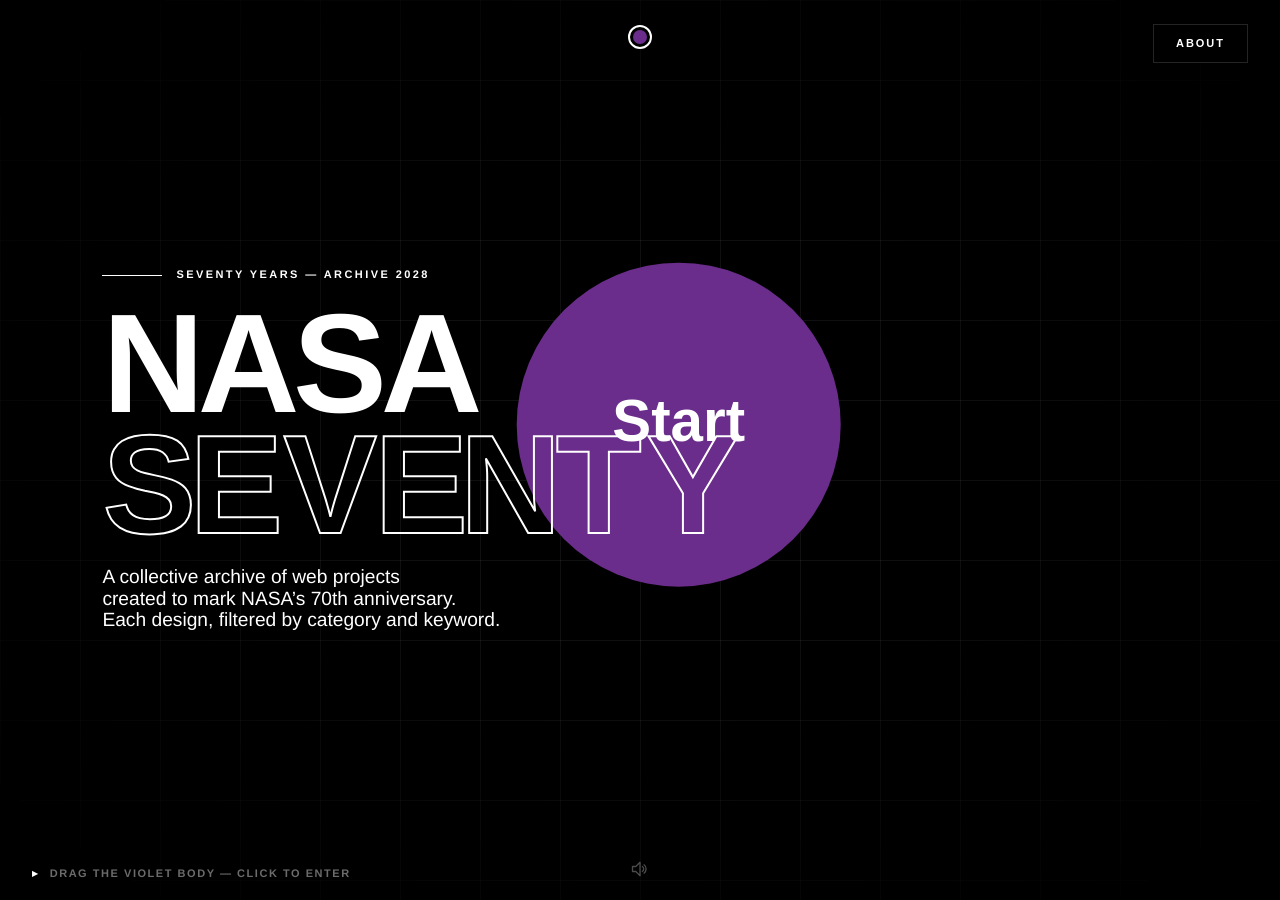
==== commit 51b9c239: "17.06" ====
--- a/NASA_70/files/index.html
+++ b/NASA_70/files/index.html
@@ -219,6 +219,12 @@
         </article>
       </div>
 
+      <div class="about-refs">
+        <p>National Aeronautics and Space Administration. (2015). <em>The Eagle has landed</em> [File audio]. NASA. https://www.nasa.gov/wp-content/uploads/2015/01/569462main_eagle_has_landed.mp3</p>
+        <p>Montee. (2026, 10 aprile). <em>Opportunity, Wake Up!</em> [Video]. YouTube. https://www.youtube.com/watch?v=D1uadiDYcPA</p>
+        <p>Heil, K. (2015, 18 ottobre). <em>Space Shuttle Launch Countdown</em> [Video]. YouTube. https://www.youtube.com/watch?v=Vfn_u768UoQ</p>
+      </div>
+
       <footer class="about-foot">NASA SEVENTY — ARCHIVE 2028</footer>
     </div>
   </section>
--- a/NASA_70/files/style.css
+++ b/NASA_70/files/style.css
@@ -1252,7 +1252,7 @@
 /* ── Text stream: asymmetric, alternated blocks ──────────── */
 .about-stream {
   position: relative;
-  padding: 12vh 8vw 16vh;
+  padding: 12vh 8vw 4vh;
   display: flex;
   flex-direction: column;
   gap: 24vh;                         /* generous gaps so spheres bounce between blocks */
@@ -1281,6 +1281,26 @@
   font-size: clamp(16px, 1.7vw, 22px);
   line-height: 1.32;
   color: var(--c-trace);
+}
+
+.about-refs {
+  padding: 0 8vw 10vh;
+  display: flex;
+  flex-direction: column;
+  gap: 1.2em;
+  max-width: 44ch;
+  font-size: clamp(16px, 1.7vw, 22px); /* ch context matches .about-block */
+}
+
+.about-refs p {
+  font-weight: 300;
+  font-size: clamp(10px, 1vw, 13px);
+  line-height: 1.5;
+  color: var(--c-trace-dim);
+}
+
+.about-refs em {
+  font-style: italic;
 }
 
 .about-foot {
